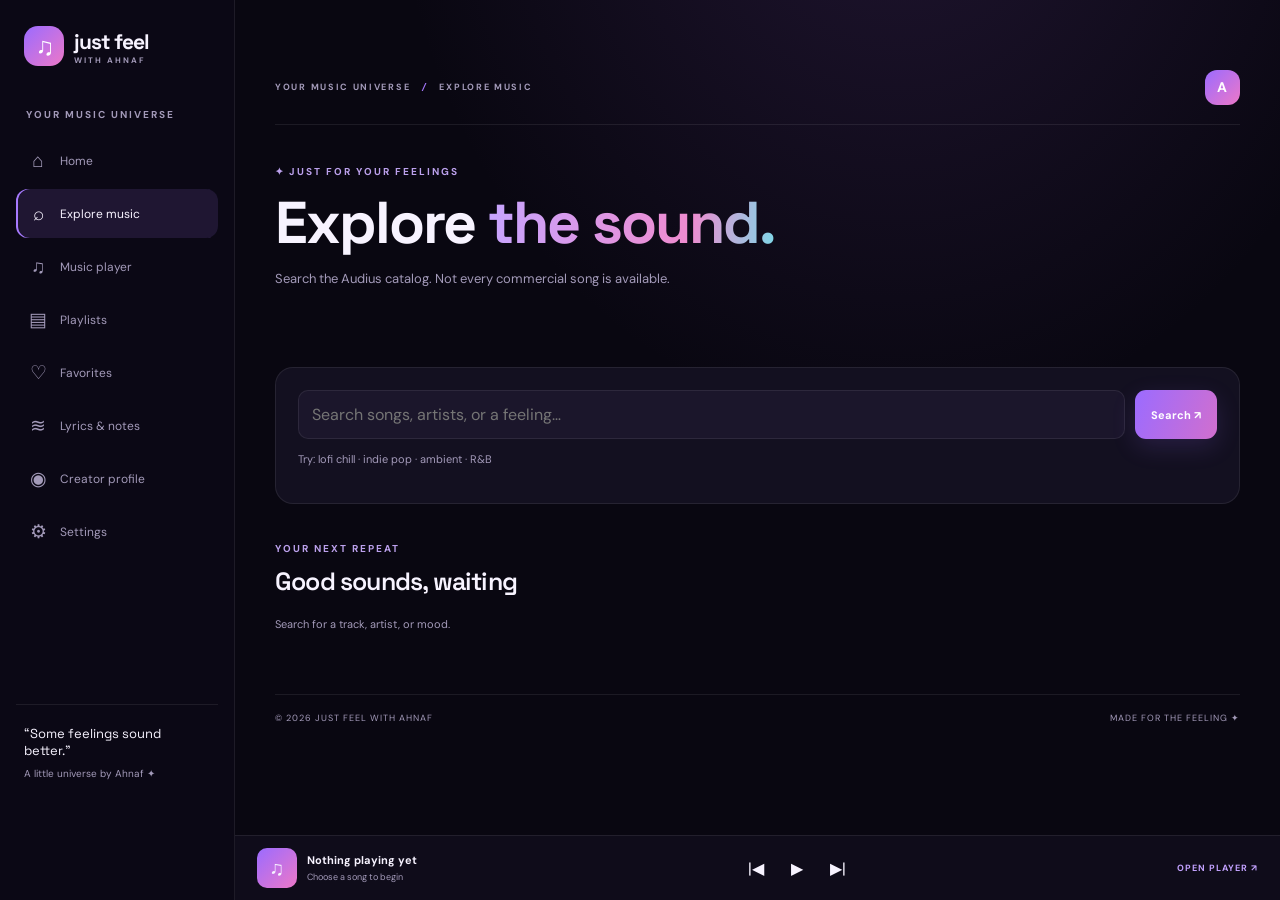
==== explore.html @ e24c3b1b "Add files via upload" ====
<!doctype html><html lang="en"><head><meta charset="utf-8"><meta name="viewport" content="width=device-width,initial-scale=1"><meta name="theme-color" content="#090711"><title>Explore music — Just Feel with Ahnaf</title><link rel="stylesheet" href="style.css"></head><body data-page="explore"><div class="shell"><aside><a class="brand" href="index.html"><span class="logo">♫</span><span>just feel<small>WITH AHNAF</small></span></a><p class="side-label">YOUR MUSIC UNIVERSE</p><a class="nav " href="index.html"><span>⌂</span>Home</a><a class="nav active" href="explore.html"><span>⌕</span>Explore music</a><a class="nav " href="player.html"><span>♫</span>Music player</a><a class="nav " href="playlists.html"><span>▤</span>Playlists</a><a class="nav " href="favorites.html"><span>♡</span>Favorites</a><a class="nav " href="lyrics.html"><span>≋</span>Lyrics & notes</a><a class="nav " href="profile.html"><span>◉</span>Creator profile</a><a class="nav " href="settings.html"><span>⚙</span>Settings</a><div class="side-note">“Some feelings sound better.”<small>A little universe by Ahnaf ✦</small></div></aside><main><header><span>YOUR MUSIC UNIVERSE <i>/</i> EXPLORE MUSIC</span><a class="avatar" href="profile.html">A</a></header><section class="intro"><p class="eyebrow">✦ JUST FOR YOUR FEELINGS</p><h1>Explore <em>the sound.</em></h1><p class="lead">Search the Audius catalog. Not every commercial song is available.</p></section>
<section class="panel"><form id="search-form"><input id="query" placeholder="Search songs, artists, or a feeling…" required><button class="btn">Search ↗</button></form><p class="hint">Try: lofi chill · indie pop · ambient · R&B</p></section><section><p class="eyebrow">YOUR NEXT REPEAT</p><h2 id="results-title">Good sounds, waiting</h2><p id="status" class="hint">Search for a track, artist, or mood.</p><div id="results" class="tracklist"></div></section>
<footer>© 2026 JUST FEEL WITH AHNAF <span>MADE FOR THE FEELING ✦</span></footer></main></div><div class="dock"><div class="dock-title"><span class="cover">♫</span><span><b id="dock-title">Nothing playing yet</b><small id="dock-artist">Choose a song to begin</small></span></div><div class="dock-controls"><button id="dock-prev">|◀</button><button id="dock-play" class="play">▶</button><button id="dock-next">▶|</button></div><a href="player.html">OPEN PLAYER ↗</a></div><audio id="audio"></audio><div id="toast"></div><script src="app.js"></script></body></html>
---- style.css ----
@import url('https://fonts.googleapis.com/css2?family=DM+Sans:wght@400;500;600;700&family=Space+Grotesk:wght@400;500;600;700&display=swap');
:root{--bg:#090711;--panel:#131020;--panel2:#1b162b;--text:#f7f3ff;--muted:#a39ab9;--line:#ffffff14;--purple:#a77aff;--pink:#eb7ac9}*{box-sizing:border-box}body{margin:0;background:radial-gradient(ellipse at 70% -20%,#603b8844,transparent 40%),var(--bg);color:var(--text);font-family:'DM Sans',sans-serif;min-height:100vh}body.light{--bg:#f5f1fc;--panel:#fff;--panel2:#eee8fa;--text:#211833;--muted:#776b8c;--line:#301b551c;background:radial-gradient(ellipse at 70% -20%,#d8c1ff77,transparent 40%),var(--bg)}a{color:inherit;text-decoration:none}button,input,textarea,select{font:inherit}button{cursor:pointer}.shell{display:flex;min-height:100vh}aside{width:235px;flex-shrink:0;padding:26px 16px 120px;border-right:1px solid var(--line);background:#0d0a17a8;display:flex;flex-direction:column}.light aside{background:#ffffff99}.brand{display:flex;gap:10px;align-items:center;font:700 21px 'Space Grotesk';letter-spacing:-1px;margin:0 8px 42px}.logo{display:grid;place-items:center;width:40px;height:40px;border-radius:14px;background:linear-gradient(135deg,#9b6bff,#ed78c8);font-size:25px;color:white}.brand small{display:block;font:700 8px 'DM Sans';letter-spacing:2px;color:var(--muted)}.side-label,.eyebrow{font-size:10px;letter-spacing:2px;font-weight:700;color:var(--muted)}.side-label{margin:0 10px 13px}.nav{display:flex;gap:12px;align-items:center;padding:12px;border-radius:12px;color:var(--muted);font-size:12px;margin:2px 0}.nav span{font-size:19px;width:20px;text-align:center}.nav:hover,.nav.active{background:#a77aff20;color:var(--text);box-shadow:inset 2px 0 var(--purple)}.side-note{margin-top:auto;border-top:1px solid var(--line);padding:20px 8px 0;font:13px 'Space Grotesk'}.side-note small{display:block;font:10px 'DM Sans';color:var(--muted);margin-top:8px}main{flex:1;min-width:0;padding:0 40px 125px;max-width:1500px;margin:auto}header{height:74px;border-bottom:1px solid var(--line);display:flex;align-items:center;justify-content:space-between;color:var(--muted);font-size:9px;font-weight:700;letter-spacing:1.7px}header i{color:var(--purple);padding:0 8px}.avatar{display:grid;place-items:center;width:35px;height:35px;border-radius:12px;background:linear-gradient(135deg,#9b6bff,#ed78c8);color:white;font-size:14px}.intro{padding:30px 0 26px}.eyebrow{color:#bca1ed}.intro h1{font:700 clamp(36px,5vw,59px)/1.07 'Space Grotesk';letter-spacing:-2px;margin:13px 0}.intro h1 em{font-style:normal;background:linear-gradient(95deg,#c6a5ff,#ef8bcf 70%,#7ed8e8);color:transparent;background-clip:text}.lead{font-size:13px;line-height:1.8;color:var(--muted);max-width:650px}section{margin-bottom:38px}h2{font:600 25px 'Space Grotesk';letter-spacing:-.8px;margin:10px 0 18px}.hero{display:grid;grid-template-columns:1fr .85fr;align-items:center;gap:20px;min-height:300px}.hero h1{font:700 clamp(38px,5vw,65px)/1.05 'Space Grotesk';letter-spacing:-2px;margin:15px 0}.hero h1 em{font-style:normal;background:linear-gradient(95deg,#c6a5ff,#ef8bcf);color:transparent;background-clip:text}.art{height:270px;width:270px;max-width:100%;margin:auto;position:relative;overflow:hidden;border-radius:30px;background:linear-gradient(150deg,#422b70,#15112c 70%);box-shadow:0 30px 90px #8b4ad344;transform:rotate(3deg);display:flex;align-items:flex-end;padding:24px}.art:before{content:"";position:absolute;inset:0;background:linear-gradient(160deg,transparent 50%,#10132f)}.art>span{position:absolute;top:25px;left:25px;color:#f0d8ff;letter-spacing:8px}.sun{position:absolute;width:125px;height:125px;border-radius:50%;background:linear-gradient(145deg,#f4b0dc,#9d7bff);top:48px;left:calc(50% - 62px);box-shadow:0 0 60px #d785ff70}.art:after{content:"";position:absolute;bottom:-55px;left:-20px;width:130%;height:55%;border-radius:50% 50% 0 0;background:linear-gradient(130deg,#51418d,#12172e);transform:rotate(-12deg)}.art b{z-index:1;font:700 14px 'Space Grotesk';letter-spacing:3px}.art small{float:right;font:9px 'DM Sans';letter-spacing:2px;color:#c4b5e8;margin:3px 0 0 75px}.btn{display:inline-flex;align-items:center;justify-content:center;gap:8px;padding:12px 16px;border:0;border-radius:11px;background:linear-gradient(110deg,#9b6bff,#d16fce);color:white;font-weight:700;font-size:11px;box-shadow:0 8px 24px #9b6bff28}.btn.ghost{background:var(--panel2);border:1px solid var(--line);color:var(--text);box-shadow:none}.btn.danger{background:#ff64651a;color:#ff9296;border:1px solid #ff646533}.grid{display:grid;gap:12px}.grid.four{grid-template-columns:repeat(4,minmax(0,1fr))}.grid.three{grid-template-columns:repeat(3,minmax(0,1fr))}.grid.two{grid-template-columns:repeat(2,minmax(0,1fr))}.tile{display:flex;flex-direction:column;gap:9px;padding:20px;border:1px solid var(--line);border-radius:16px;background:linear-gradient(135deg,var(--panel),#19142a);font-size:23px;transition:.2s}.tile:hover{transform:translateY(-3px);border-color:#a77aff70}.tile b{font-size:13px}.tile small{font-size:10px;color:var(--muted);line-height:1.6}.panel,.playerbox{padding:22px;border:1px solid var(--line);border-radius:18px;background:var(--panel)}form{display:flex;gap:10px}input,textarea,select{min-width:0;background:var(--panel2);border:1px solid var(--line);border-radius:10px;padding:13px;color:var(--text);outline:none}form input{flex:1}input:focus,textarea:focus,select:focus{border-color:#a77aff88}.hint{font-size:11px;color:var(--muted);line-height:1.8}.tracklist{display:grid;gap:8px}.track{display:grid;grid-template-columns:42px minmax(0,1fr) auto auto;gap:10px;align-items:center;padding:10px;border:1px solid var(--line);border-radius:13px;background:var(--panel)}.track img,.track .cover{width:42px;height:42px;border-radius:9px;object-fit:cover;background:linear-gradient(135deg,#704ca4,#d677bd);display:grid;place-items:center}.track b,.track small{display:block;overflow:hidden;text-overflow:ellipsis;white-space:nowrap}.track b{font-size:12px}.track small{font-size:10px;color:var(--muted);margin-top:4px}.track button,.controls button{border:1px solid var(--line);border-radius:10px;background:var(--panel2);color:var(--text);padding:9px 11px}.track .heart{font-size:17px;color:#ef8bcf}.playerbox{text-align:center;max-width:700px;margin:auto;padding:28px}.vinyl{margin:0 auto 25px;width:190px;height:190px;border-radius:50%;display:grid;place-items:center;font-size:35px;background:repeating-radial-gradient(circle,#211a31 0 7px,#382747 8px 10px,#171322 11px 16px);box-shadow:0 20px 50px #0005}.controls{display:flex;align-items:center;justify-content:center;gap:22px;margin:22px}.controls .play{width:52px;height:52px;border-radius:50%;background:linear-gradient(135deg,#9b6bff,#ed78c8);color:white}.stack{display:grid;gap:12px}.settings{display:grid;gap:20px}.settings>div{padding-bottom:18px;border-bottom:1px solid var(--line)}.settings>div:last-child{border:0;padding:0}.settings p{margin:6px 0 12px}.profile{display:flex;align-items:center;gap:23px}.profile-avatar{width:100px;height:100px;border-radius:28px;display:grid;place-items:center;background:linear-gradient(135deg,#9b6bff,#ed78c8);font:700 36px 'Space Grotesk';flex-shrink:0}.purple{color:#c3a2ff;font-size:12px;font-weight:700}.tag{display:inline-block;border:1px solid var(--line);padding:7px 10px;border-radius:25px;font-size:9px;color:var(--muted)}footer{border-top:1px solid var(--line);padding-top:17px;margin-top:48px;color:var(--muted);font-size:9px;letter-spacing:1px;display:flex;justify-content:space-between;gap:10px}.dock{position:fixed;bottom:0;left:235px;right:0;z-index:10;display:flex;align-items:center;justify-content:space-between;gap:15px;padding:12px 22px;background:#100d1cf2;border-top:1px solid var(--line);backdrop-filter:blur(20px)}.light .dock{background:#ffffffef}.dock-title{display:flex;align-items:center;gap:10px;min-width:0}.cover{width:40px;height:40px;border-radius:10px;background:linear-gradient(135deg,#9b6bff,#ed78c8);display:grid;place-items:center;font-size:20px}.dock-title b,.dock-title small{display:block;max-width:220px;white-space:nowrap;overflow:hidden;text-overflow:ellipsis}.dock-title b{font-size:11px}.dock-title small{font-size:9px;color:var(--muted);margin-top:4px}.dock-controls{display:flex;gap:15px;align-items:center}.dock-controls button{background:transparent;border:0;color:var(--text)}.dock>a{font-size:9px;color:#c3a2ff;font-weight:700;letter-spacing:1px}#toast{position:fixed;z-index:20;bottom:90px;left:50%;transform:translateX(-50%);background:var(--panel2);padding:12px 18px;border:1px solid var(--line);border-radius:12px;opacity:0;pointer-events:none;font-size:12px}#toast.show{opacity:1}
@media(max-width:950px){aside{width:200px}.dock{left:200px}.grid.four{grid-template-columns:repeat(2,minmax(0,1fr))}main{padding-left:25px;padding-right:25px}.hero{grid-template-columns:1fr .75fr}.art{width:220px;height:220px}}
@media(max-width:700px){.shell{display:block}aside{width:100%;padding:11px 12px 8px;position:sticky;top:0;z-index:12;min-height:0;display:block;background:#0c0917f5}.brand{font-size:18px;margin:0 0 10px}.logo{width:32px;height:32px}.side-label,.side-note{display:none}aside{overflow:hidden}.nav{display:inline-flex;padding:8px 9px;margin:0 3px 0 0;font-size:10px;white-space:nowrap}.nav span{font-size:15px;width:auto}aside{white-space:nowrap;overflow-x:auto}main{padding:0 16px 125px}header{height:55px;font-size:8px}.intro{padding:22px 0}.intro h1{font-size:38px}.hero{display:flex;flex-direction:column;align-items:stretch;gap:24px}.hero h1{font-size:43px}.art{width:205px;height:205px}.grid.four,.grid.three,.grid.two{grid-template-columns:1fr}.tile{min-height:100px}.dock{left:0;padding:10px 12px;gap:10px}.dock-title b{max-width:125px}.dock-title small{max-width:125px}.dock-controls{gap:8px}.dock>a{display:none}.track{grid-template-columns:36px minmax(0,1fr) auto;gap:8px;padding:8px}.track img,.track .cover{width:36px;height:36px}.track .heart{grid-column:3;grid-row:1}.track button:first-of-type{grid-column:3;grid-row:1;margin-right:34px;padding:7px;font-size:10px}.profile{align-items:flex-start;flex-direction:column}.profile-avatar{width:75px;height:75px}.panel{padding:15px}form{flex-wrap:wrap}form input{flex-basis:100%}footer{font-size:8px;flex-wrap:wrap}.playerbox{padding:20px 12px}.vinyl{width:160px;height:160px}}
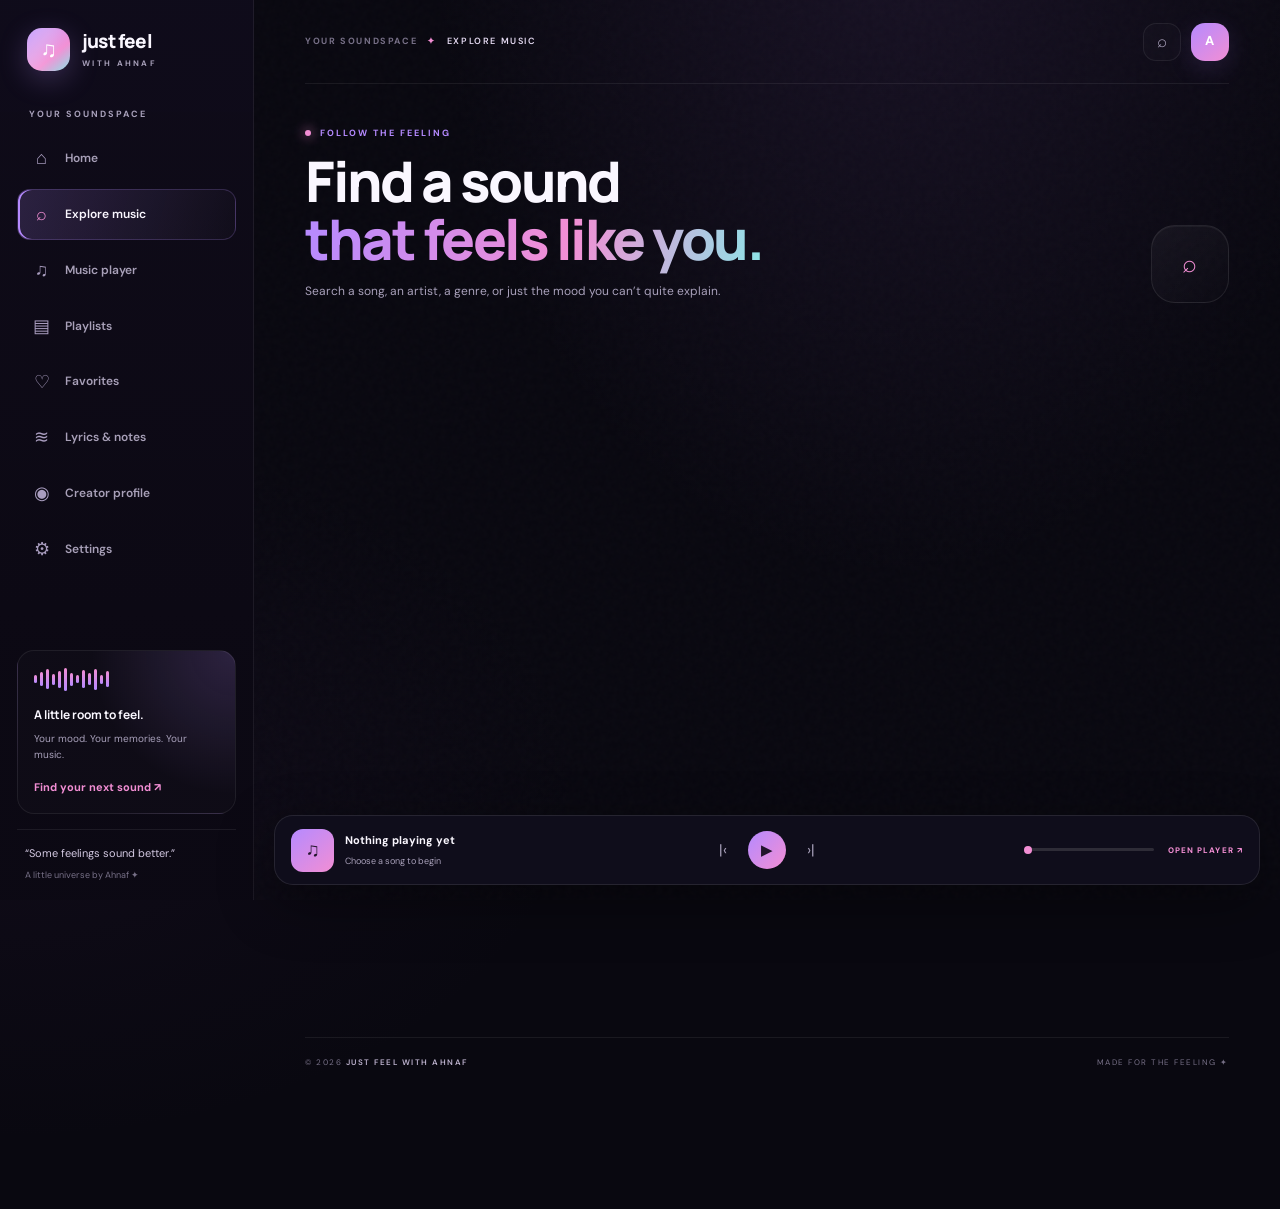
==== commit 0c184842: "Add files via upload" ====
--- a/explore.html
+++ b/explore.html
@@ -1,3 +1,52 @@
-<!doctype html><html lang="en"><head><meta charset="utf-8"><meta name="viewport" content="width=device-width,initial-scale=1"><meta name="theme-color" content="#090711"><title>Explore music — Just Feel with Ahnaf</title><link rel="stylesheet" href="style.css"></head><body data-page="explore"><div class="shell"><aside><a class="brand" href="index.html"><span class="logo">♫</span><span>just feel<small>WITH AHNAF</small></span></a><p class="side-label">YOUR MUSIC UNIVERSE</p><a class="nav " href="index.html"><span>⌂</span>Home</a><a class="nav active" href="explore.html"><span>⌕</span>Explore music</a><a class="nav " href="player.html"><span>♫</span>Music player</a><a class="nav " href="playlists.html"><span>▤</span>Playlists</a><a class="nav " href="favorites.html"><span>♡</span>Favorites</a><a class="nav " href="lyrics.html"><span>≋</span>Lyrics & notes</a><a class="nav " href="profile.html"><span>◉</span>Creator profile</a><a class="nav " href="settings.html"><span>⚙</span>Settings</a><div class="side-note">“Some feelings sound better.”<small>A little universe by Ahnaf ✦</small></div></aside><main><header><span>YOUR MUSIC UNIVERSE <i>/</i> EXPLORE MUSIC</span><a class="avatar" href="profile.html">A</a></header><section class="intro"><p class="eyebrow">✦ JUST FOR YOUR FEELINGS</p><h1>Explore <em>the sound.</em></h1><p class="lead">Search the Audius catalog. Not every commercial song is available.</p></section>
-<section class="panel"><form id="search-form"><input id="query" placeholder="Search songs, artists, or a feeling…" required><button class="btn">Search ↗</button></form><p class="hint">Try: lofi chill · indie pop · ambient · R&B</p></section><section><p class="eyebrow">YOUR NEXT REPEAT</p><h2 id="results-title">Good sounds, waiting</h2><p id="status" class="hint">Search for a track, artist, or mood.</p><div id="results" class="tracklist"></div></section>
-<footer>© 2026 JUST FEEL WITH AHNAF <span>MADE FOR THE FEELING ✦</span></footer></main></div><div class="dock"><div class="dock-title"><span class="cover">♫</span><span><b id="dock-title">Nothing playing yet</b><small id="dock-artist">Choose a song to begin</small></span></div><div class="dock-controls"><button id="dock-prev">|◀</button><button id="dock-play" class="play">▶</button><button id="dock-next">▶|</button></div><a href="player.html">OPEN PLAYER ↗</a></div><audio id="audio"></audio><div id="toast"></div><script src="app.js"></script></body></html>+<!doctype html>
+<html lang="en">
+<head>
+  <meta charset="utf-8">
+  <meta name="viewport" content="width=device-width, initial-scale=1, viewport-fit=cover">
+  <meta name="theme-color" content="#090810">
+  <meta name="description" content="Explore independent music by artist, genre, or mood; play tracks, save favorites, and discover new sounds.">
+  <meta property="og:title" content="Explore music — Just Feel with Ahnaf">
+  <meta property="og:description" content="Explore independent music by artist, genre, or mood; play tracks, save favorites, and discover new sounds.">
+  <meta property="og:type" content="website">
+  <title>Explore music — Just Feel with Ahnaf</title>
+  <link rel="icon" href="favicon.svg" type="image/svg+xml">
+  <link rel="manifest" href="manifest.webmanifest">
+  <link rel="stylesheet" href="style.css">
+</head>
+<body data-page="explore">
+  <div class="app-shell">
+    <aside class="sidebar" aria-label="Main navigation">
+      <a class="brand" href="index.html" aria-label="Just Feel home"><span class="brand-mark">♫</span><span class="brand-name">just feel<small>WITH AHNAF</small></span></a>
+      <p class="side-label">YOUR SOUNDSPACE</p>
+      <nav class="side-nav"><a class="nav-link " href="index.html" ><span class="nav-icon">⌂</span><span>Home</span></a><a class="nav-link active" href="explore.html" aria-current=page><span class="nav-icon">⌕</span><span>Explore music</span></a><a class="nav-link " href="player.html" ><span class="nav-icon">♫</span><span>Music player</span></a><a class="nav-link " href="playlists.html" ><span class="nav-icon">▤</span><span>Playlists</span></a><a class="nav-link " href="favorites.html" ><span class="nav-icon">♡</span><span>Favorites</span></a><a class="nav-link " href="lyrics.html" ><span class="nav-icon">≋</span><span>Lyrics & notes</span></a><a class="nav-link " href="profile.html" ><span class="nav-icon">◉</span><span>Creator profile</span></a><a class="nav-link " href="settings.html" ><span class="nav-icon">⚙</span><span>Settings</span></a></nav>
+      <div class="sidebar-card"><div class="mini-wave" aria-hidden="true"><i style="height:8px"></i><i style="height:14px"></i><i style="height:20px"></i><i style="height:11px"></i><i style="height:17px"></i><i style="height:23px"></i><i style="height:13px"></i><i style="height:8px"></i><i style="height:18px"></i><i style="height:12px"></i><i style="height:21px"></i><i style="height:9px"></i><i style="height:16px"></i></div><strong>A little room to feel.</strong><p>Your mood. Your memories. Your music.</p><a class="text-link" href="explore.html">Find your next sound ↗</a></div>
+      <div class="side-quote">“Some feelings sound better.”<small>A little universe by Ahnaf ✦</small></div>
+    </aside>
+    <main class="main">
+      <header class="topbar">
+        <div class="breadcrumb"><span>YOUR SOUNDSPACE</span><span class="spark">✦</span><b>EXPLORE MUSIC</b></div>
+        <div class="top-actions"><a class="icon-btn" href="explore.html" aria-label="Search music" title="Explore music">⌕</a><a class="avatar" href="profile.html" aria-label="Creator profile">A</a></div>
+      </header>
+      <div class="page-content">
+<div class="page-intro"><div><p class="eyebrow"><span class="dot"></span> FOLLOW THE FEELING</p><h1>Find a sound<br><span class="gradient">that feels like you.</span></h1><p class="lead">Search a song, an artist, a genre, or just the mood you can’t quite explain.</p></div><div class="page-stamp" aria-hidden="true">⌕</div></div>
+<section class="panel reveal"><div class="panel-title"><div><h3>Explore the music universe</h3><p class="muted small" style="margin:4px 0 0">Powered by the public Audius discovery catalog</p></div><span class="pill"><span class="live-dot"></span> ONLINE SEARCH</span></div>
+  <form class="search-form" id="search-form" role="search"><input id="search-input" type="search" placeholder="Try “dreamy indie”, “lofi”, or an artist…" aria-label="Search songs, artists, and moods" required><button class="btn" type="submit">Search <span class="arrow">↗</span></button></form>
+  <div class="chip-row"><button class="search-chip" type="button" data-search-term="lofi chill">☾ Lofi &amp; chill</button><button class="search-chip" type="button" data-search-term="dream pop">✦ Dream pop</button><button class="search-chip" type="button" data-search-term="indie love">♡ Indie love</button><button class="search-chip" type="button" data-search-term="ambient focus">⌁ Deep focus</button><button class="search-chip" type="button" data-search-term="upbeat electronic">✳ Feel-good</button><button class="search-chip" type="button" data-search-term="acoustic guitar">♫ Acoustic</button></div>
+</section>
+<section class="section reveal delay-1"><div class="section-head"><div><p class="eyebrow">A SOUND FOR RIGHT NOW</p><h2>Your discoveries.</h2></div><span class="pill">♡ Save the ones that stay</span></div><p class="status-line" id="status" aria-live="polite">Ready when you are…</p><div class="tracklist" id="results"></div></section>
+<section class="section reveal delay-2"><div class="feature-card"><div class="feature-icon">♫</div><h3>Got music on your device?</h3><p>Your player can also play local audio files from your phone or computer. Those files stay on your device.</p><a class="text-link" href="player.html">Open your player ↗</a></div></section>
+        <footer class="footer"><span>© 2026 <b>JUST FEEL WITH AHNAF</b></span><span>MADE FOR THE FEELING ✦</span></footer>
+      </div>
+    </main>
+  </div>
+  <nav class="mobile-nav" aria-label="Mobile navigation"><a class="" href="index.html" ><span>⌂</span>Home</a><a class="active" href="explore.html" aria-current=page><span>⌕</span>Explore</a><a class="" href="player.html" ><span>♫</span>Player</a><a class="" href="playlists.html" ><span>▤</span>Playlists</a><a class="" href="favorites.html" ><span>♡</span>Saved</a></nav>
+  <div class="player-dock" aria-label="Mini music player">
+    <div class="dock-now"><div class="dock-cover" id="dock-cover">♫</div><div class="dock-meta"><b id="dock-title">Nothing playing yet</b><small id="dock-artist">Choose a song to begin</small></div></div>
+    <div class="dock-controls"><button class="icon-btn" id="dock-prev" type="button" aria-label="Previous track" title="Previous">|‹</button><button class="icon-btn dock-play" id="dock-play" type="button" aria-label="Play" title="Play or pause">▶</button><button class="icon-btn" id="dock-next" type="button" aria-label="Next track" title="Next">›|</button></div>
+    <div class="dock-right"><input class="dock-seek" id="dock-seek" type="range" min="0" max="100" value="0" step="0.1" aria-label="Seek through track"><a class="dock-open" href="player.html">OPEN PLAYER ↗</a></div>
+  </div>
+  <audio id="audio" preload="metadata"></audio>
+  <div id="toast" role="status" aria-live="polite"></div>
+  <script src="app.js"></script>
+</body>
+</html>
--- a/style.css
+++ b/style.css
@@ -1,4 +1,15 @@
-@import url('https://fonts.googleapis.com/css2?family=DM+Sans:wght@400;500;600;700&family=Space+Grotesk:wght@400;500;600;700&display=swap');
-:root{--bg:#090711;--panel:#131020;--panel2:#1b162b;--text:#f7f3ff;--muted:#a39ab9;--line:#ffffff14;--purple:#a77aff;--pink:#eb7ac9}*{box-sizing:border-box}body{margin:0;background:radial-gradient(ellipse at 70% -20%,#603b8844,transparent 40%),var(--bg);color:var(--text);font-family:'DM Sans',sans-serif;min-height:100vh}body.light{--bg:#f5f1fc;--panel:#fff;--panel2:#eee8fa;--text:#211833;--muted:#776b8c;--line:#301b551c;background:radial-gradient(ellipse at 70% -20%,#d8c1ff77,transparent 40%),var(--bg)}a{color:inherit;text-decoration:none}button,input,textarea,select{font:inherit}button{cursor:pointer}.shell{display:flex;min-height:100vh}aside{width:235px;flex-shrink:0;padding:26px 16px 120px;border-right:1px solid var(--line);background:#0d0a17a8;display:flex;flex-direction:column}.light aside{background:#ffffff99}.brand{display:flex;gap:10px;align-items:center;font:700 21px 'Space Grotesk';letter-spacing:-1px;margin:0 8px 42px}.logo{display:grid;place-items:center;width:40px;height:40px;border-radius:14px;background:linear-gradient(135deg,#9b6bff,#ed78c8);font-size:25px;color:white}.brand small{display:block;font:700 8px 'DM Sans';letter-spacing:2px;color:var(--muted)}.side-label,.eyebrow{font-size:10px;letter-spacing:2px;font-weight:700;color:var(--muted)}.side-label{margin:0 10px 13px}.nav{display:flex;gap:12px;align-items:center;padding:12px;border-radius:12px;color:var(--muted);font-size:12px;margin:2px 0}.nav span{font-size:19px;width:20px;text-align:center}.nav:hover,.nav.active{background:#a77aff20;color:var(--text);box-shadow:inset 2px 0 var(--purple)}.side-note{margin-top:auto;border-top:1px solid var(--line);padding:20px 8px 0;font:13px 'Space Grotesk'}.side-note small{display:block;font:10px 'DM Sans';color:var(--muted);margin-top:8px}main{flex:1;min-width:0;padding:0 40px 125px;max-width:1500px;margin:auto}header{height:74px;border-bottom:1px solid var(--line);display:flex;align-items:center;justify-content:space-between;color:var(--muted);font-size:9px;font-weight:700;letter-spacing:1.7px}header i{color:var(--purple);padding:0 8px}.avatar{display:grid;place-items:center;width:35px;height:35px;border-radius:12px;background:linear-gradient(135deg,#9b6bff,#ed78c8);color:white;font-size:14px}.intro{padding:30px 0 26px}.eyebrow{color:#bca1ed}.intro h1{font:700 clamp(36px,5vw,59px)/1.07 'Space Grotesk';letter-spacing:-2px;margin:13px 0}.intro h1 em{font-style:normal;background:linear-gradient(95deg,#c6a5ff,#ef8bcf 70%,#7ed8e8);color:transparent;background-clip:text}.lead{font-size:13px;line-height:1.8;color:var(--muted);max-width:650px}section{margin-bottom:38px}h2{font:600 25px 'Space Grotesk';letter-spacing:-.8px;margin:10px 0 18px}.hero{display:grid;grid-template-columns:1fr .85fr;align-items:center;gap:20px;min-height:300px}.hero h1{font:700 clamp(38px,5vw,65px)/1.05 'Space Grotesk';letter-spacing:-2px;margin:15px 0}.hero h1 em{font-style:normal;background:linear-gradient(95deg,#c6a5ff,#ef8bcf);color:transparent;background-clip:text}.art{height:270px;width:270px;max-width:100%;margin:auto;position:relative;overflow:hidden;border-radius:30px;background:linear-gradient(150deg,#422b70,#15112c 70%);box-shadow:0 30px 90px #8b4ad344;transform:rotate(3deg);display:flex;align-items:flex-end;padding:24px}.art:before{content:"";position:absolute;inset:0;background:linear-gradient(160deg,transparent 50%,#10132f)}.art>span{position:absolute;top:25px;left:25px;color:#f0d8ff;letter-spacing:8px}.sun{position:absolute;width:125px;height:125px;border-radius:50%;background:linear-gradient(145deg,#f4b0dc,#9d7bff);top:48px;left:calc(50% - 62px);box-shadow:0 0 60px #d785ff70}.art:after{content:"";position:absolute;bottom:-55px;left:-20px;width:130%;height:55%;border-radius:50% 50% 0 0;background:linear-gradient(130deg,#51418d,#12172e);transform:rotate(-12deg)}.art b{z-index:1;font:700 14px 'Space Grotesk';letter-spacing:3px}.art small{float:right;font:9px 'DM Sans';letter-spacing:2px;color:#c4b5e8;margin:3px 0 0 75px}.btn{display:inline-flex;align-items:center;justify-content:center;gap:8px;padding:12px 16px;border:0;border-radius:11px;background:linear-gradient(110deg,#9b6bff,#d16fce);color:white;font-weight:700;font-size:11px;box-shadow:0 8px 24px #9b6bff28}.btn.ghost{background:var(--panel2);border:1px solid var(--line);color:var(--text);box-shadow:none}.btn.danger{background:#ff64651a;color:#ff9296;border:1px solid #ff646533}.grid{display:grid;gap:12px}.grid.four{grid-template-columns:repeat(4,minmax(0,1fr))}.grid.three{grid-template-columns:repeat(3,minmax(0,1fr))}.grid.two{grid-template-columns:repeat(2,minmax(0,1fr))}.tile{display:flex;flex-direction:column;gap:9px;padding:20px;border:1px solid var(--line);border-radius:16px;background:linear-gradient(135deg,var(--panel),#19142a);font-size:23px;transition:.2s}.tile:hover{transform:translateY(-3px);border-color:#a77aff70}.tile b{font-size:13px}.tile small{font-size:10px;color:var(--muted);line-height:1.6}.panel,.playerbox{padding:22px;border:1px solid var(--line);border-radius:18px;background:var(--panel)}form{display:flex;gap:10px}input,textarea,select{min-width:0;background:var(--panel2);border:1px solid var(--line);border-radius:10px;padding:13px;color:var(--text);outline:none}form input{flex:1}input:focus,textarea:focus,select:focus{border-color:#a77aff88}.hint{font-size:11px;color:var(--muted);line-height:1.8}.tracklist{display:grid;gap:8px}.track{display:grid;grid-template-columns:42px minmax(0,1fr) auto auto;gap:10px;align-items:center;padding:10px;border:1px solid var(--line);border-radius:13px;background:var(--panel)}.track img,.track .cover{width:42px;height:42px;border-radius:9px;object-fit:cover;background:linear-gradient(135deg,#704ca4,#d677bd);display:grid;place-items:center}.track b,.track small{display:block;overflow:hidden;text-overflow:ellipsis;white-space:nowrap}.track b{font-size:12px}.track small{font-size:10px;color:var(--muted);margin-top:4px}.track button,.controls button{border:1px solid var(--line);border-radius:10px;background:var(--panel2);color:var(--text);padding:9px 11px}.track .heart{font-size:17px;color:#ef8bcf}.playerbox{text-align:center;max-width:700px;margin:auto;padding:28px}.vinyl{margin:0 auto 25px;width:190px;height:190px;border-radius:50%;display:grid;place-items:center;font-size:35px;background:repeating-radial-gradient(circle,#211a31 0 7px,#382747 8px 10px,#171322 11px 16px);box-shadow:0 20px 50px #0005}.controls{display:flex;align-items:center;justify-content:center;gap:22px;margin:22px}.controls .play{width:52px;height:52px;border-radius:50%;background:linear-gradient(135deg,#9b6bff,#ed78c8);color:white}.stack{display:grid;gap:12px}.settings{display:grid;gap:20px}.settings>div{padding-bottom:18px;border-bottom:1px solid var(--line)}.settings>div:last-child{border:0;padding:0}.settings p{margin:6px 0 12px}.profile{display:flex;align-items:center;gap:23px}.profile-avatar{width:100px;height:100px;border-radius:28px;display:grid;place-items:center;background:linear-gradient(135deg,#9b6bff,#ed78c8);font:700 36px 'Space Grotesk';flex-shrink:0}.purple{color:#c3a2ff;font-size:12px;font-weight:700}.tag{display:inline-block;border:1px solid var(--line);padding:7px 10px;border-radius:25px;font-size:9px;color:var(--muted)}footer{border-top:1px solid var(--line);padding-top:17px;margin-top:48px;color:var(--muted);font-size:9px;letter-spacing:1px;display:flex;justify-content:space-between;gap:10px}.dock{position:fixed;bottom:0;left:235px;right:0;z-index:10;display:flex;align-items:center;justify-content:space-between;gap:15px;padding:12px 22px;background:#100d1cf2;border-top:1px solid var(--line);backdrop-filter:blur(20px)}.light .dock{background:#ffffffef}.dock-title{display:flex;align-items:center;gap:10px;min-width:0}.cover{width:40px;height:40px;border-radius:10px;background:linear-gradient(135deg,#9b6bff,#ed78c8);display:grid;place-items:center;font-size:20px}.dock-title b,.dock-title small{display:block;max-width:220px;white-space:nowrap;overflow:hidden;text-overflow:ellipsis}.dock-title b{font-size:11px}.dock-title small{font-size:9px;color:var(--muted);margin-top:4px}.dock-controls{display:flex;gap:15px;align-items:center}.dock-controls button{background:transparent;border:0;color:var(--text)}.dock>a{font-size:9px;color:#c3a2ff;font-weight:700;letter-spacing:1px}#toast{position:fixed;z-index:20;bottom:90px;left:50%;transform:translateX(-50%);background:var(--panel2);padding:12px 18px;border:1px solid var(--line);border-radius:12px;opacity:0;pointer-events:none;font-size:12px}#toast.show{opacity:1}
-@media(max-width:950px){aside{width:200px}.dock{left:200px}.grid.four{grid-template-columns:repeat(2,minmax(0,1fr))}main{padding-left:25px;padding-right:25px}.hero{grid-template-columns:1fr .75fr}.art{width:220px;height:220px}}
-@media(max-width:700px){.shell{display:block}aside{width:100%;padding:11px 12px 8px;position:sticky;top:0;z-index:12;min-height:0;display:block;background:#0c0917f5}.brand{font-size:18px;margin:0 0 10px}.logo{width:32px;height:32px}.side-label,.side-note{display:none}aside{overflow:hidden}.nav{display:inline-flex;padding:8px 9px;margin:0 3px 0 0;font-size:10px;white-space:nowrap}.nav span{font-size:15px;width:auto}aside{white-space:nowrap;overflow-x:auto}main{padding:0 16px 125px}header{height:55px;font-size:8px}.intro{padding:22px 0}.intro h1{font-size:38px}.hero{display:flex;flex-direction:column;align-items:stretch;gap:24px}.hero h1{font-size:43px}.art{width:205px;height:205px}.grid.four,.grid.three,.grid.two{grid-template-columns:1fr}.tile{min-height:100px}.dock{left:0;padding:10px 12px;gap:10px}.dock-title b{max-width:125px}.dock-title small{max-width:125px}.dock-controls{gap:8px}.dock>a{display:none}.track{grid-template-columns:36px minmax(0,1fr) auto;gap:8px;padding:8px}.track img,.track .cover{width:36px;height:36px}.track .heart{grid-column:3;grid-row:1}.track button:first-of-type{grid-column:3;grid-row:1;margin-right:34px;padding:7px;font-size:10px}.profile{align-items:flex-start;flex-direction:column}.profile-avatar{width:75px;height:75px}.panel{padding:15px}form{flex-wrap:wrap}form input{flex-basis:100%}footer{font-size:8px;flex-wrap:wrap}.playerbox{padding:20px 12px}.vinyl{width:160px;height:160px}}
+@import url('https://fonts.googleapis.com/css2?family=DM+Sans:wght@400;500;600;700&family=Manrope:wght@400;500;600;700;800&display=swap');
+:root{color-scheme:dark;--bg:#090810;--bg2:#100d1b;--panel:#14111f;--panel2:#1b1729;--panel3:#211b32;--text:#faf7ff;--muted:#a8a0ba;--soft:#777087;--line:#ffffff12;--accent:#b58aff;--accent2:#f28ed4;--accent3:#8de4e7;--success:#9ce9c5;--danger:#ff8eab;--radius:22px;--shadow:0 28px 90px #0007;--font:'DM Sans',sans-serif;--display:'Manrope',sans-serif}
+*{box-sizing:border-box}html{scroll-behavior:smooth;scroll-padding-top:90px}body{margin:0;min-height:100vh;background:radial-gradient(ellipse at 70% -10%,#583a7a35,transparent 37%),radial-gradient(ellipse at 0% 65%,#4c28651a,transparent 32%),var(--bg);color:var(--text);font-family:var(--font);font-size:14px;line-height:1.6;overflow-x:hidden}body:before{content:"";position:fixed;inset:0;pointer-events:none;opacity:.12;z-index:-1;background-image:url("data:image/svg+xml,%3Csvg viewBox='0 0 180 180' xmlns='http://www.w3.org/2000/svg'%3E%3Cfilter id='n'%3E%3CfeTurbulence type='fractalNoise' baseFrequency='.88' numOctaves='3' stitchTiles='stitch'/%3E%3C/filter%3E%3Crect width='100%25' height='100%25' filter='url(%23n)' opacity='.18'/%3E%3C/svg%3E")}
+a{color:inherit;text-decoration:none}button,input,textarea,select{font:inherit}button,a,input,textarea,select{-webkit-tap-highlight-color:transparent}button{cursor:pointer}button:focus-visible,a:focus-visible,input:focus-visible,textarea:focus-visible,select:focus-visible{outline:2px solid var(--accent3);outline-offset:3px}img{max-width:100%}::selection{background:#b58aff5c;color:white}
+.app-shell{display:flex;min-height:100vh}.sidebar{position:fixed;inset:0 auto 0 0;width:254px;padding:28px 17px 18px;display:flex;flex-direction:column;z-index:30;border-right:1px solid var(--line);background:linear-gradient(180deg,#100c1beF,#0c0914f8 75%);backdrop-filter:blur(24px)}.brand{display:flex;align-items:center;gap:12px;margin:0 10px 36px}.brand-mark{width:43px;height:43px;display:grid;place-items:center;flex:none;border-radius:15px;color:#fff;font-size:22px;background:linear-gradient(140deg,var(--accent),var(--accent2) 63%,var(--accent3));box-shadow:0 8px 28px color-mix(in srgb,var(--accent) 25%,transparent);position:relative;overflow:hidden}.brand-mark:after{content:"";position:absolute;inset:-45% 45% -20% -30%;background:#ffffff40;transform:rotate(32deg);filter:blur(8px)}.brand-name{font:800 19px/1.15 var(--display);letter-spacing:-.8px}.brand-name small{display:block;margin-top:5px;font:700 8px var(--font);letter-spacing:2.3px;color:var(--muted)}.side-label,.eyebrow{font-size:9px;letter-spacing:2px;font-weight:700;color:var(--muted);text-transform:uppercase}.side-label{margin:0 12px 12px}.side-nav{display:grid;gap:5px}.nav-link{display:flex;align-items:center;gap:13px;min-height:44px;padding:10px 13px;border:1px solid transparent;border-radius:13px;font-size:12px;font-weight:600;color:#a8a0b8;transition:background .25s,border-color .25s,color .25s,transform .25s}.nav-link .nav-icon{width:21px;display:inline-grid;place-items:center;color:#a99dbf;font-size:18px;font-weight:400}.nav-link:hover{background:#ffffff08;color:var(--text);transform:translateX(2px)}.nav-link.active{color:var(--text);background:linear-gradient(105deg,color-mix(in srgb,var(--accent) 18%,transparent),#ffffff04);border-color:color-mix(in srgb,var(--accent) 20%,transparent);box-shadow:inset 2px 0 var(--accent)}.nav-link.active .nav-icon{color:var(--accent2)}.sidebar-card{margin-top:auto;padding:16px;border:1px solid var(--line);border-radius:17px;background:radial-gradient(circle at 100% 0%,color-mix(in srgb,var(--accent) 18%,transparent),transparent 53%),#ffffff04}.mini-wave{height:24px;display:flex;align-items:center;gap:3px;margin-bottom:12px}.mini-wave i{width:3px;border-radius:9px;background:linear-gradient(var(--accent2),var(--accent));animation:wave 1.2s ease-in-out infinite alternate}.mini-wave i:nth-child(3n){animation-delay:-.8s}.mini-wave i:nth-child(3n + 1){animation-delay:-.35s}.sidebar-card strong{font:700 12px var(--display)}.sidebar-card p{font-size:10px;color:var(--muted);margin:5px 0 12px}.side-quote{border-top:1px solid var(--line);margin-top:15px;padding:15px 8px 0;font-size:11px;color:#d2c8e1}.side-quote small{display:block;margin-top:5px;font-size:9px;color:var(--soft)}.main{width:calc(100% - 254px);max-width:1600px;margin-left:254px;min-width:0;padding:0 clamp(25px,4vw,65px) 140px}.topbar{height:84px;border-bottom:1px solid var(--line);display:flex;align-items:center;justify-content:space-between;gap:18px}.breadcrumb{display:flex;align-items:center;gap:10px;flex-wrap:wrap;font-size:9px;font-weight:700;letter-spacing:1.6px;color:var(--soft)}.breadcrumb .spark{color:var(--accent2)}.breadcrumb b{color:#e4d9f1;font-weight:600}.top-actions{display:flex;align-items:center;gap:10px}.icon-btn{width:38px;height:38px;display:grid;place-items:center;border:1px solid var(--line);border-radius:13px;background:#ffffff04;color:var(--muted);font-size:17px;transition:.2s}.icon-btn:hover{border-color:#ffffff30;color:var(--text);background:#ffffff0a}.avatar{display:grid;place-items:center;width:38px;height:38px;border-radius:14px;color:#fff;font-weight:800;font-size:13px;background:linear-gradient(140deg,var(--accent),var(--accent2));box-shadow:0 7px 25px #a77aff26}.page-content{padding-top:30px}.eyebrow{color:var(--accent);display:flex;align-items:center;gap:9px}.eyebrow .dot{width:6px;height:6px;background:var(--accent2);border-radius:50%;box-shadow:0 0 12px var(--accent2)}h1,h2,h3,p{margin-top:0}h1,h2,h3{font-family:var(--display)}h1{font-size:clamp(39px,5.2vw,70px);line-height:1.03;letter-spacing:-3.4px;font-weight:800;margin:16px 0 18px}h1 .gradient,h2 .gradient,.gradient-text{background:linear-gradient(100deg,var(--accent) 0%,var(--accent2) 58%,var(--accent3) 100%);color:transparent;background-clip:text;-webkit-background-clip:text}h2{font-weight:750;font-size:clamp(23px,2.3vw,31px);line-height:1.2;letter-spacing:-1.2px;margin:9px 0 20px}h3{font-size:16px;font-weight:750;letter-spacing:-.35px;margin-bottom:8px}.muted{color:var(--muted)}.small{font-size:11px}.section{margin-top:48px}.section-head{display:flex;align-items:flex-end;justify-content:space-between;gap:16px;margin-bottom:17px}.section-head h2{margin-bottom:0}.section-head p{font-size:11px;color:var(--muted);margin:7px 0 0}.text-link{font-size:11px;color:var(--accent2);font-weight:700;white-space:nowrap}.text-link:hover{color:var(--accent3)}.hero-home{position:relative;isolation:isolate;display:grid;grid-template-columns:minmax(0,1.1fr) minmax(280px,.9fr);gap:26px;align-items:center;min-height:455px;padding:37px 0 23px}.hero-home:after{content:"";position:absolute;z-index:-1;right:0;top:18px;width:52%;height:90%;pointer-events:none;background:radial-gradient(ellipse,color-mix(in srgb,var(--accent) 15%,transparent),transparent 68%);filter:blur(20px)}.hero-copy{position:relative;z-index:2}.hero-copy h1{max-width:660px}.hero-copy .lead{max-width:490px}.lead{color:var(--muted);font-size:14px;line-height:1.9;max-width:650px}.hero-actions{display:flex;flex-wrap:wrap;gap:10px;margin-top:25px}.btn{min-height:45px;display:inline-flex;align-items:center;justify-content:center;gap:11px;padding:0 18px;border:1px solid transparent;border-radius:13px;font-size:11px;font-weight:800;color:#130e1c;background:linear-gradient(110deg,var(--accent),var(--accent2));box-shadow:0 10px 28px color-mix(in srgb,var(--accent) 22%,transparent);transition:transform .22s,box-shadow .22s,filter .22s}.btn:hover{transform:translateY(-3px);box-shadow:0 15px 35px color-mix(in srgb,var(--accent) 28%,transparent);filter:saturate(1.12)}.btn .arrow{font-size:15px}.btn.secondary{color:var(--text);background:#ffffff08;border-color:#ffffff16;box-shadow:none}.btn.secondary:hover{background:#ffffff0e;border-color:#ffffff30}.btn.danger{color:var(--danger);background:#ff8eab12;border-color:#ff8eab2a;box-shadow:none}.hero-meta{display:flex;gap:20px;flex-wrap:wrap;margin-top:29px;color:var(--muted);font-size:9px;letter-spacing:.7px}.hero-meta span{display:flex;align-items:center;gap:7px}.hero-meta b{color:var(--text);font-size:10px}.hero-art-wrap{position:relative;display:grid;place-items:center;min-height:360px;perspective:900px}.hero-art-wrap:before,.hero-art-wrap:after{content:"";position:absolute;border:1px solid #c59dff20;border-radius:50%;width:340px;height:340px;animation:orbit 30s linear infinite}.hero-art-wrap:after{width:285px;height:285px;border-color:#f28ed428;animation-direction:reverse;animation-duration:24s}.orbit-dot{position:absolute;width:7px;height:7px;border-radius:50%;background:var(--accent3);box-shadow:0 0 20px var(--accent3);top:38px;right:22%}.album-art{position:relative;isolation:isolate;width:min(310px,82%);aspect-ratio:.92;transform:rotate(5deg);border-radius:30px;overflow:hidden;border:1px solid #ffffff22;background:linear-gradient(145deg,#684b91 0%,#24172f 45%,#0e1529 100%);box-shadow:0 35px 95px #6a3e8b45;animation:artFloat 7s ease-in-out infinite}.album-art:before{content:"";position:absolute;inset:0;background:radial-gradient(circle at 68% 25%,#f2c4ff4a,transparent 20%),linear-gradient(155deg,transparent 42%,#14182f 70%,#151027)}.album-art:after{content:"";position:absolute;bottom:-22%;left:-20%;width:145%;height:47%;border-radius:50% 50% 0 0;background:linear-gradient(130deg,#7e64b8,#302c60 65%,#10162e);transform:rotate(-14deg);border-top:1px solid #ffffff25}.album-sun{position:absolute;width:42%;aspect-ratio:1;top:24%;left:29%;border-radius:50%;background:linear-gradient(140deg,#ffc0eb,#ad8bff 72%);box-shadow:0 0 48px #d488ff55,0 0 110px #b58aff2a;z-index:1}.album-star{position:absolute;z-index:3;top:22px;left:24px;color:#f4d7ff;font-size:17px}.album-title{position:absolute;z-index:4;bottom:21px;left:24px;right:24px;display:flex;align-items:center;justify-content:space-between;font-size:10px;letter-spacing:2.3px;font-weight:800}.album-title small{font-size:8px;font-weight:600;letter-spacing:1.5px;color:#d2c2e7}.art-caption{position:absolute;z-index:5;bottom:8px;left:0;right:0;text-align:center;font-size:8px;letter-spacing:3px;color:#ffffff5c}.floating-chip{position:absolute;z-index:5;display:flex;align-items:center;gap:9px;padding:11px 13px;border-radius:15px;background:#1a1426d9;border:1px solid #ffffff15;box-shadow:0 18px 40px #0004;backdrop-filter:blur(15px);font-size:10px;font-weight:700;animation:chipFloat 5s ease-in-out infinite}.floating-chip small{display:block;color:var(--muted);font-size:8px;font-weight:500}.floating-chip .chip-icon{width:29px;height:29px;display:grid;place-items:center;border-radius:10px;background:linear-gradient(140deg,var(--accent),var(--accent2));color:#21142c;font-size:14px}.chip-one{top:13%;left:0}.chip-two{bottom:14%;right:0;animation-delay:-2s}.mood-grid{display:grid;grid-template-columns:repeat(4,minmax(0,1fr));gap:13px}.mood-card{--mood:var(--accent);position:relative;isolation:isolate;overflow:hidden;display:flex;flex-direction:column;min-height:170px;padding:19px;border:1px solid var(--line);border-radius:19px;background:linear-gradient(145deg,color-mix(in srgb,var(--mood) 11%,var(--panel)),var(--panel) 72%);transition:transform .25s,border-color .25s,background .25s}.mood-card:before{content:"";position:absolute;z-index:-1;right:-34px;top:-35px;width:110px;height:110px;border-radius:50%;background:var(--mood);opacity:.10;filter:blur(2px);transition:transform .35s,opacity .35s}.mood-card:hover{transform:translateY(-5px);border-color:color-mix(in srgb,var(--mood) 50%,transparent)}.mood-card:hover:before{transform:scale(1.4);opacity:.18}.mood-icon{font-size:24px;color:var(--mood);height:38px}.mood-card b{font:750 13px var(--display);margin-top:auto}.mood-card small{font-size:10px;line-height:1.6;color:var(--muted);margin-top:6px}.mood-card .card-arrow{position:absolute;top:16px;right:16px;color:var(--soft);font-size:13px}.feature-grid{display:grid;grid-template-columns:1fr 1fr;gap:14px}.feature-card{position:relative;overflow:hidden;padding:25px;border-radius:22px;border:1px solid var(--line);background:linear-gradient(135deg,#1c1630,#11101a);min-height:182px;transition:transform .25s,border-color .25s}.feature-card:hover{transform:translateY(-3px);border-color:#ffffff2b}.feature-card:after{content:"";position:absolute;width:185px;height:185px;right:-45px;bottom:-95px;border:1px solid #bd9bff30;border-radius:50%;box-shadow:0 0 0 18px #bd9bff07,0 0 0 38px #bd9bff05}.feature-card .feature-icon{font-size:24px;color:var(--accent2);margin-bottom:18px}.feature-card p{font-size:11px;max-width:320px;color:var(--muted);line-height:1.7;margin-bottom:16px}.feature-card .text-link{position:relative;z-index:2}.page-intro{display:flex;align-items:flex-end;justify-content:space-between;gap:20px;margin:12px 0 28px}.page-intro h1{font-size:clamp(34px,4.4vw,56px);letter-spacing:-2.5px;margin:12px 0}.page-intro .lead{font-size:12px;max-width:600px;margin-bottom:0}.page-stamp{flex:none;display:grid;place-items:center;width:78px;height:78px;border-radius:24px;border:1px solid #ffffff16;background:linear-gradient(145deg,#ffffff0b,#ffffff02);font-size:25px;color:var(--accent2);box-shadow:inset 0 1px #ffffff0b}.panel{border:1px solid var(--line);border-radius:21px;background:linear-gradient(145deg,#ffffff07,#ffffff02);padding:22px;box-shadow:0 20px 70px #0001}.panel + .panel{margin-top:15px}.panel-title{display:flex;align-items:center;justify-content:space-between;gap:12px;margin-bottom:15px}.panel-title h2,.panel-title h3{margin:0}.pill{display:inline-flex;align-items:center;gap:7px;padding:6px 9px;border:1px solid var(--line);border-radius:99px;background:#ffffff04;color:var(--muted);font-size:9px;font-weight:700;letter-spacing:.5px}.pill .live-dot{height:5px;width:5px;background:var(--success);border-radius:50%;box-shadow:0 0 10px var(--success)}.search-form{display:flex;gap:10px;padding:8px;border:1px solid #ffffff17;border-radius:17px;background:#ffffff05}.search-form input{flex:1;min-width:0;border:0;background:transparent;padding:12px;color:var(--text);outline:0;font-size:13px}.search-form input::placeholder,input::placeholder,textarea::placeholder{color:#777087}.search-form .btn{min-height:42px}.chip-row{display:flex;flex-wrap:wrap;gap:8px;margin-top:15px}.search-chip{padding:8px 11px;border:1px solid var(--line);border-radius:999px;background:#ffffff04;color:var(--muted);font-size:10px;transition:.2s}.search-chip:hover{background:color-mix(in srgb,var(--accent) 13%,transparent);color:var(--text);border-color:color-mix(in srgb,var(--accent) 35%,transparent)}.status-line{min-height:25px;margin:16px 2px 10px;font-size:11px;color:var(--muted)}.tracklist{display:grid;gap:8px}.track-row{display:grid;grid-template-columns:44px minmax(0,1fr) auto auto;align-items:center;gap:12px;min-width:0;padding:10px;border-radius:15px;border:1px solid transparent;background:#ffffff03;transition:background .2s,border-color .2s,transform .2s}.track-row:hover{background:#ffffff07;border-color:var(--line);transform:translateX(2px)}.track-cover{width:44px;height:44px;border-radius:12px;object-fit:cover;background:linear-gradient(140deg,var(--accent),var(--accent2));display:grid;place-items:center;color:white;overflow:hidden;font-size:17px}.track-meta{min-width:0}.track-meta b,.track-meta small{display:block;overflow:hidden;text-overflow:ellipsis;white-space:nowrap}.track-meta b{font-size:12px;font-weight:700}.track-meta small{font-size:10px;color:var(--muted);margin-top:3px}.track-duration{font-size:10px;color:var(--soft);font-variant-numeric:tabular-nums}.track-action{width:34px;height:34px;display:grid;place-items:center;border:1px solid transparent;border-radius:11px;background:transparent;color:var(--muted);font-size:15px;transition:.2s}.track-action:hover{background:#ffffff0c;color:var(--text);border-color:var(--line)}.track-action.heart{color:var(--accent2);font-size:17px}.track-action.play-small{background:#ffffff08;color:var(--text);border-color:#ffffff12}.track-action.play-small:hover{background:var(--accent);color:#160d21}.empty-state{text-align:center;padding:32px 15px;border:1px dashed #ffffff1c;border-radius:15px;color:var(--muted);font-size:12px}.empty-state .empty-icon{display:block;font-size:28px;color:var(--accent2);margin-bottom:8px}.two-col{display:grid;grid-template-columns:minmax(0,1.2fr) minmax(260px,.8fr);gap:18px;align-items:start}.stack{display:grid;gap:14px}.form-stack{display:grid;gap:13px}.field{display:grid;gap:7px}.field label,.setting-label{font-size:11px;font-weight:700;color:#dcd3ea}.field input,.field textarea,.field select,.input{width:100%;border:1px solid #ffffff16;border-radius:12px;padding:12px 13px;background:#0e0b17;color:var(--text);outline:none;transition:border-color .2s,box-shadow .2s}.field input:focus,.field textarea:focus,.field select:focus,.input:focus{border-color:color-mix(in srgb,var(--accent) 55%,transparent);box-shadow:0 0 0 3px color-mix(in srgb,var(--accent) 10%,transparent)}.field textarea{min-height:140px;resize:vertical;line-height:1.7}.field select option{background:#171322}.field-help{font-size:10px;color:var(--soft)}.form-actions{display:flex;flex-wrap:wrap;gap:9px}.playlist-grid{display:grid;grid-template-columns:repeat(2,minmax(0,1fr));gap:13px}.playlist-card{padding:16px;border:1px solid var(--line);border-radius:17px;background:linear-gradient(145deg,#ffffff07,#ffffff02)}.playlist-card-head{display:flex;align-items:center;gap:12px;margin-bottom:13px}.playlist-cover{width:48px;height:48px;display:grid;place-items:center;border-radius:14px;background:linear-gradient(145deg,var(--accent),var(--accent2));color:#1a1224;font-size:21px}.playlist-card h3{margin:0;font-size:13px}.playlist-card p{margin:3px 0 0;color:var(--muted);font-size:10px}.playlist-card .mini-track{display:flex;align-items:center;justify-content:space-between;gap:7px;padding:8px 0;border-top:1px solid var(--line);font-size:10px;color:#dcd4e7}.mini-track span{overflow:hidden;text-overflow:ellipsis;white-space:nowrap}.note-card{position:relative;padding:17px 18px;border:1px solid var(--line);border-radius:16px;background:linear-gradient(140deg,#ffffff07,#ffffff02)}.note-card .note-mood{font-size:9px;letter-spacing:1.5px;color:var(--accent2);font-weight:800;text-transform:uppercase}.note-card h3{font-size:13px;margin:8px 0}.note-card p{font-size:11px;line-height:1.8;color:var(--muted);white-space:pre-wrap;overflow-wrap:anywhere;margin-bottom:12px}.note-card .note-date{font-size:9px;color:var(--soft)}.note-card .delete-note{position:absolute;right:12px;top:12px}.player-layout{display:grid;grid-template-columns:minmax(260px,.9fr) minmax(0,1.1fr);gap:25px;align-items:center}.player-art-panel{position:relative;display:grid;place-items:center;padding:34px 15px;min-height:390px;border:1px solid var(--line);border-radius:23px;background:radial-gradient(ellipse at 50% 45%,color-mix(in srgb,var(--accent) 17%,transparent),transparent 62%),#ffffff03;overflow:hidden}.vinyl-disc{position:relative;display:grid;place-items:center;width:min(260px,70vw);aspect-ratio:1;border-radius:50%;background:repeating-radial-gradient(circle,#15111e 0 4px,#282136 5px 7px,#181321 8px 11px);box-shadow:0 25px 60px #0007;border:1px solid #ffffff1b;animation:spin 12s linear infinite;animation-play-state:paused}.is-playing .vinyl-disc{animation-play-state:running}.vinyl-disc:before{content:"";position:absolute;inset:16%;border-radius:50%;border:1px solid #ffffff12;background:repeating-radial-gradient(circle,#241a32 0 5px,#382747 6px 8px)}.vinyl-center{position:relative;width:31%;aspect-ratio:1;display:grid;place-items:center;border-radius:50%;background:linear-gradient(140deg,var(--accent2),var(--accent));color:#23162d;font-size:20px;box-shadow:0 0 26px color-mix(in srgb,var(--accent) 25%,transparent);overflow:hidden}.vinyl-center img{width:100%;height:100%;object-fit:cover;position:absolute;inset:0}.player-glint{position:absolute;width:90%;height:1px;transform:rotate(-31deg);background:linear-gradient(90deg,transparent,#ffffff35,transparent)}.now-playing-copy .eyebrow{margin-bottom:12px}.now-playing-copy h2{font-size:clamp(28px,3.6vw,44px);margin:10px 0 6px;overflow-wrap:anywhere}.now-playing-copy .muted{font-size:12px}.player-controls{display:flex;align-items:center;justify-content:center;gap:14px;margin:25px 0 15px}.player-controls .track-action{width:44px;height:44px;font-size:17px}.player-controls .main-play{height:57px;width:57px;border:0;border-radius:50%;background:linear-gradient(140deg,var(--accent),var(--accent2));color:#1a1022;font-size:20px;box-shadow:0 10px 26px color-mix(in srgb,var(--accent) 23%,transparent)}.seek-row{display:grid;grid-template-columns:38px minmax(0,1fr) 38px;align-items:center;gap:10px;color:var(--soft);font-size:9px;font-variant-numeric:tabular-nums}.seek-row input[type=range]{width:100%;accent-color:var(--accent2);cursor:pointer}.volume-row{display:flex;align-items:center;gap:10px;margin-top:15px;color:var(--muted);font-size:12px}.volume-row input{width:100px;accent-color:var(--accent2)}.player-options{display:flex;justify-content:center;flex-wrap:wrap;gap:9px;margin-top:24px}.file-drop{display:flex;align-items:center;justify-content:space-between;gap:15px;padding:15px;border:1px dashed #ffffff2a;border-radius:15px;background:#ffffff03}.file-drop p{font-size:11px;color:var(--muted);margin:4px 0 0}.file-drop input{max-width:165px;color:var(--muted);font-size:10px}.profile-card{display:flex;align-items:center;gap:22px;padding:26px;border:1px solid var(--line);border-radius:22px;background:radial-gradient(circle at 100% 0%,color-mix(in srgb,var(--accent) 16%,transparent),transparent 42%),linear-gradient(140deg,#ffffff07,#ffffff02)}.profile-avatar{width:96px;height:96px;flex:none;display:grid;place-items:center;border-radius:29px;background:linear-gradient(140deg,var(--accent),var(--accent2),var(--accent3));font:800 34px var(--display);color:#1c1124;box-shadow:0 15px 40px color-mix(in srgb,var(--accent) 18%,transparent)}.profile-info h2{margin:0 0 5px;font-size:28px}.profile-info p{margin:0;color:var(--muted);font-size:11px}.tag-row{display:flex;gap:7px;flex-wrap:wrap;margin-top:13px}.stat-grid{display:grid;grid-template-columns:repeat(3,1fr);gap:12px}.stat-card{padding:18px;border:1px solid var(--line);border-radius:16px;background:#ffffff04}.stat-card strong{display:block;font:800 25px var(--display);letter-spacing:-1px}.stat-card small{font-size:10px;color:var(--muted)}.settings-list{display:grid;gap:0}.setting-row{display:flex;align-items:center;justify-content:space-between;gap:20px;padding:17px 0;border-bottom:1px solid var(--line)}.setting-row:first-child{padding-top:3px}.setting-row:last-child{border-bottom:0;padding-bottom:2px}.setting-row p{font-size:10px;color:var(--muted);margin:5px 0 0;line-height:1.6}.switch{position:relative;flex:none;width:45px;height:26px}.switch input{position:absolute;opacity:0;inset:0}.switch-track{display:block;width:45px;height:26px;border:1px solid #ffffff24;border-radius:99px;background:#ffffff0a;transition:.2s;cursor:pointer}.switch-track:after{content:"";display:block;width:18px;height:18px;margin:3px;border-radius:50%;background:#887d9d;transition:.2s}.switch input:checked + .switch-track{background:color-mix(in srgb,var(--accent) 45%,#2b1c3d);border-color:color-mix(in srgb,var(--accent) 60%,transparent)}.switch input:checked + .switch-track:after{transform:translateX(19px);background:#fff}.swatches{display:flex;gap:10px;flex-wrap:wrap}.swatch{width:34px;height:34px;border-radius:12px;border:2px solid transparent;box-shadow:inset 0 0 0 2px #090810;transition:transform .2s}.swatch[aria-pressed=true]{outline:2px solid var(--text);outline-offset:3px;transform:scale(1.05)}.swatch-violet{background:linear-gradient(140deg,#b58aff,#f28ed4)}.swatch-ocean{background:linear-gradient(140deg,#73b7ff,#70ead1)}.swatch-rose{background:linear-gradient(140deg,#ff8fbe,#ffbb91)}.swatch-ember{background:linear-gradient(140deg,#ffb56b,#f47c9e)}.footer{display:flex;justify-content:space-between;flex-wrap:wrap;gap:10px;border-top:1px solid var(--line);margin-top:52px;padding-top:18px;font-size:8px;letter-spacing:1.5px;color:var(--soft)}.footer b{color:#bfb4d0;font-weight:600}.player-dock{position:fixed;z-index:40;left:274px;right:20px;bottom:15px;min-height:70px;display:grid;grid-template-columns:minmax(160px,1fr) auto minmax(150px,1fr);align-items:center;gap:20px;padding:11px 16px;border:1px solid #ffffff18;border-radius:19px;background:#110e1ceF;box-shadow:0 17px 55px #0006;backdrop-filter:blur(28px)}.dock-now{display:flex;align-items:center;gap:11px;min-width:0}.dock-cover{width:43px;height:43px;flex:none;display:grid;place-items:center;overflow:hidden;border-radius:12px;background:linear-gradient(140deg,var(--accent),var(--accent2));color:#23152d;font-size:19px}.dock-cover img{height:100%;width:100%;object-fit:cover}.dock-meta{min-width:0}.dock-meta b,.dock-meta small{display:block;overflow:hidden;text-overflow:ellipsis;white-space:nowrap}.dock-meta b{font-size:11px}.dock-meta small{font-size:9px;color:var(--muted);margin-top:4px}.dock-controls{display:flex;align-items:center;justify-content:center;gap:8px}.dock-controls .icon-btn{width:34px;height:34px;border:0;background:transparent;font-size:15px}.dock-controls .dock-play{background:linear-gradient(130deg,var(--accent),var(--accent2));color:#21142c;border-radius:50%;width:38px;height:38px}.dock-right{display:flex;align-items:center;justify-content:flex-end;gap:12px;min-width:0}.dock-seek{width:100%;max-width:130px;height:3px;appearance:none;border-radius:20px;background:#ffffff21;accent-color:var(--accent2)}.dock-seek::-webkit-slider-thumb{appearance:none;width:8px;height:8px;border-radius:50%;background:var(--accent2)}.dock-open{font-size:8px;font-weight:800;letter-spacing:1.1px;color:var(--accent2);white-space:nowrap}.mobile-nav{display:none}#toast{position:fixed;z-index:100;left:50%;bottom:110px;max-width:min(90vw,420px);transform:translate(-50%,12px);opacity:0;pointer-events:none;padding:12px 17px;border:1px solid #ffffff20;border-radius:13px;background:#21182f;color:var(--text);box-shadow:0 12px 35px #0008;font-size:11px;transition:opacity .22s,transform .22s}#toast.show{opacity:1;transform:translate(-50%,0)}#audio{display:none}.reveal{opacity:0;transform:translateY(16px);transition:opacity .7s ease,transform .7s ease}.reveal.is-visible{opacity:1;transform:translateY(0)}.delay-1{transition-delay:.08s}.delay-2{transition-delay:.16s}.delay-3{transition-delay:.24s}.no-motion *,.no-motion *:before,.no-motion *:after{animation-duration:.001ms!important;animation-iteration-count:1!important;scroll-behavior:auto!important;transition-duration:.001ms!important}
+/* Light mode is an alternate reading atmosphere, not a separate product. */
+body.light{color-scheme:light;--bg:#f7f3fc;--bg2:#f0eafa;--panel:#ffffff;--panel2:#f0eafa;--panel3:#e9def8;--text:#21192d;--muted:#746983;--soft:#9388a5;--line:#3a245313;background:radial-gradient(ellipse at 70% -10%,#d7c3f888,transparent 39%),#f7f3fc}body.light:before{opacity:.05}.light .sidebar{background:#f8f4fcee;border-color:#3a245313}.light .nav-link{color:#746983}.light .nav-link.active{color:#241932;background:color-mix(in srgb,var(--accent) 13%,white);border-color:color-mix(in srgb,var(--accent) 23%,transparent)}.light .breadcrumb b{color:#463654}.light .brand-name small{color:#746983}.light .sidebar-card{background:linear-gradient(130deg,#ffffffdd,#e9def8aa)}.light .side-quote{color:#5d4d6c}.light .player-dock{background:#fcf9ffed;border-color:#3a24531b;box-shadow:0 14px 45px #614b7a20}.light .panel,.light .feature-card,.light .playlist-card,.light .note-card,.light .profile-card{background:linear-gradient(145deg,#ffffffdb,#f4effa)}.light .feature-card{background:linear-gradient(140deg,#fff,#eee5fa)}.light .feature-card:after{border-color:#8e65bb25}.light .field input,.light .field textarea,.light .field select,.light .input{background:#f8f4fc;border-color:#3a24531d;color:var(--text)}.light .search-form{background:#ffffffbb;border-color:#3a24531e}.light .search-form input{color:var(--text)}.light .track-row:hover{background:#ffffffbd;border-color:#3a24531c}.light .track-row{background:#ffffff6b}.light .icon-btn{background:#ffffff8b;border-color:#3a245314}.light .page-stamp{background:#ffffffa3;border-color:#3a245314}.light .mood-card{background:linear-gradient(145deg,color-mix(in srgb,var(--mood) 12%,white),#f5effa 72%)}.light .setting-label,.light .field label{color:#473651}.light .stat-card{background:#ffffffb8}.light .dock-meta b{color:var(--text)}
+@keyframes wave{from{height:6px;opacity:.55}to{height:22px;opacity:1}}@keyframes orbit{from{transform:rotate(0deg)}to{transform:rotate(360deg)}}@keyframes artFloat{0%,100%{transform:translateY(0) rotate(5deg)}50%{transform:translateY(-12px) rotate(2deg)}}@keyframes chipFloat{0%,100%{transform:translateY(0)}50%{transform:translateY(-7px)}}@keyframes spin{to{transform:rotate(360deg)}}
+@media(min-width:1500px){.main{padding-left:70px;padding-right:70px}.hero-home{min-height:500px}.album-art{width:340px}}
+@media(max-width:1100px){.sidebar{width:220px}.main{width:calc(100% - 220px);margin-left:220px;padding-left:26px;padding-right:26px}.player-dock{left:238px}.hero-home{grid-template-columns:minmax(0,1.1fr) minmax(230px,.8fr);min-height:420px}.hero-art-wrap:before{width:285px;height:285px}.hero-art-wrap:after{width:240px;height:240px}.album-art{width:min(270px,84%)}.mood-grid{grid-template-columns:repeat(2,minmax(0,1fr))}.mood-card{min-height:145px}}
+@media(max-width:780px){.sidebar{display:none}.main{width:100%;margin:0;padding:0 19px 190px}.topbar{height:66px}.breadcrumb{font-size:8px;letter-spacing:1.2px;gap:7px}.top-actions{gap:7px}.icon-btn{width:35px;height:35px}.avatar{width:35px;height:35px;border-radius:12px}.page-content{padding-top:20px}.hero-home{grid-template-columns:minmax(0,1fr);gap:0;min-height:0;padding:26px 0 8px}.hero-copy h1{font-size:clamp(46px,10vw,70px);letter-spacing:-2.7px}.hero-copy .lead{font-size:13px;max-width:500px}.hero-art-wrap{min-height:300px;margin-top:18px}.hero-art-wrap:before{width:275px;height:275px}.hero-art-wrap:after{width:225px;height:225px}.album-art{width:230px;border-radius:25px}.chip-one{left:4%;top:15%}.chip-two{right:4%;bottom:9%}.section{margin-top:40px}.feature-grid{grid-template-columns:1fr 1fr}.feature-card{padding:20px;min-height:190px}.feature-card p{font-size:10px}.page-intro{align-items:flex-start}.page-intro h1{font-size:clamp(34px,8vw,49px)}.page-stamp{width:59px;height:59px;border-radius:19px;font-size:20px}.two-col{grid-template-columns:1fr}.player-layout{grid-template-columns:1fr;gap:20px}.player-art-panel{min-height:300px}.vinyl-disc{width:215px}.player-dock{left:10px;right:10px;bottom:70px;min-height:63px;padding:8px 10px;grid-template-columns:minmax(0,1fr) auto;gap:6px;border-radius:17px}.dock-cover{width:39px;height:39px;border-radius:10px}.dock-meta b{max-width:155px;font-size:10px}.dock-meta small{max-width:155px;font-size:8px}.dock-controls{gap:0}.dock-controls .icon-btn{width:31px;height:31px}.dock-controls .dock-play{width:35px;height:35px}.dock-right{display:none}.mobile-nav{position:fixed;z-index:35;bottom:0;left:0;right:0;display:grid;grid-template-columns:repeat(5,minmax(0,1fr));gap:2px;padding:8px 9px max(8px,env(safe-area-inset-bottom));background:#100c1cf5;border-top:1px solid #ffffff14;backdrop-filter:blur(24px)}.light .mobile-nav{background:#f8f3fced;border-color:#3a245316}.mobile-nav a{display:flex;flex-direction:column;align-items:center;justify-content:center;gap:3px;min-height:46px;border-radius:12px;color:var(--soft);font-size:8px;font-weight:700}.mobile-nav a span{font-size:18px;line-height:1.2}.mobile-nav a.active{color:var(--accent2);background:color-mix(in srgb,var(--accent) 12%,transparent)}.footer{margin-top:38px;font-size:7px}.profile-card{align-items:flex-start;padding:20px;gap:15px}.profile-avatar{width:72px;height:72px;border-radius:22px;font-size:27px}.profile-info h2{font-size:24px}.search-form{padding:6px}.search-form input{padding:9px;font-size:12px}.search-form .btn{padding:0 13px;min-height:39px}.track-row{grid-template-columns:39px minmax(0,1fr) auto auto;gap:8px;padding:8px}.track-cover{width:39px;height:39px;border-radius:10px}.panel{padding:17px}.playlist-grid{grid-template-columns:1fr 1fr}}
+@media(max-width:430px){.main{padding-left:15px;padding-right:15px}.topbar{height:60px}.breadcrumb{font-size:7px;letter-spacing:.9px;gap:5px}.top-actions{gap:5px}.icon-btn{width:32px;height:32px}.avatar{width:32px;height:32px}.hero-copy h1{font-size:45px;letter-spacing:-2.5px}.hero-actions .btn{font-size:10px;padding:0 13px;min-height:42px}.hero-meta{gap:13px;font-size:8px}.hero-art-wrap{min-height:280px}.album-art{width:215px}.hero-art-wrap:before{width:250px;height:250px}.hero-art-wrap:after{width:205px;height:205px}.floating-chip{padding:8px 9px;font-size:9px}.floating-chip .chip-icon{width:25px;height:25px}.mood-grid{gap:9px}.mood-card{min-height:140px;padding:14px;border-radius:16px}.mood-card b{font-size:12px}.mood-card small{font-size:9px}.mood-icon{font-size:21px}.feature-grid{grid-template-columns:1fr}.feature-card{min-height:160px}.page-stamp{display:none}.page-intro h1{font-size:36px;letter-spacing:-1.9px}.page-intro .lead{font-size:11px}.section-head{align-items:flex-start}.section-head h2{font-size:22px}.track-meta b{font-size:11px}.track-meta small{font-size:9px}.track-duration{display:none}.track-row{grid-template-columns:37px minmax(0,1fr) 31px 31px;gap:7px}.track-cover{width:37px;height:37px}.track-action{width:31px;height:31px}.playlist-grid{grid-template-columns:1fr}.profile-card{display:block}.profile-avatar{margin-bottom:15px}.stat-card{padding:13px}.stat-card strong{font-size:21px}.stat-card small{font-size:9px}.player-art-panel{min-height:270px}.vinyl-disc{width:190px}.player-controls{gap:8px}.dock-meta b{max-width:125px}.dock-meta small{max-width:125px}.dock-controls .icon-btn{width:29px}.search-form .btn{font-size:9px;padding:0 10px}}
+@media(prefers-reduced-motion:reduce){*,*:before,*:after{animation-duration:.001ms!important;animation-iteration-count:1!important;scroll-behavior:auto!important;transition-duration:.001ms!important}}
+
+.compact .main{padding-top:0}.compact .hero-home{min-height:360px;padding-top:20px}.compact .section{margin-top:30px}.compact .page-content{padding-top:18px}.compact .panel{padding:17px}.track-cover img{display:block;width:100%;height:100%;object-fit:cover}.player-dock .dock-cover img{display:block;width:100%;height:100%;object-fit:cover}
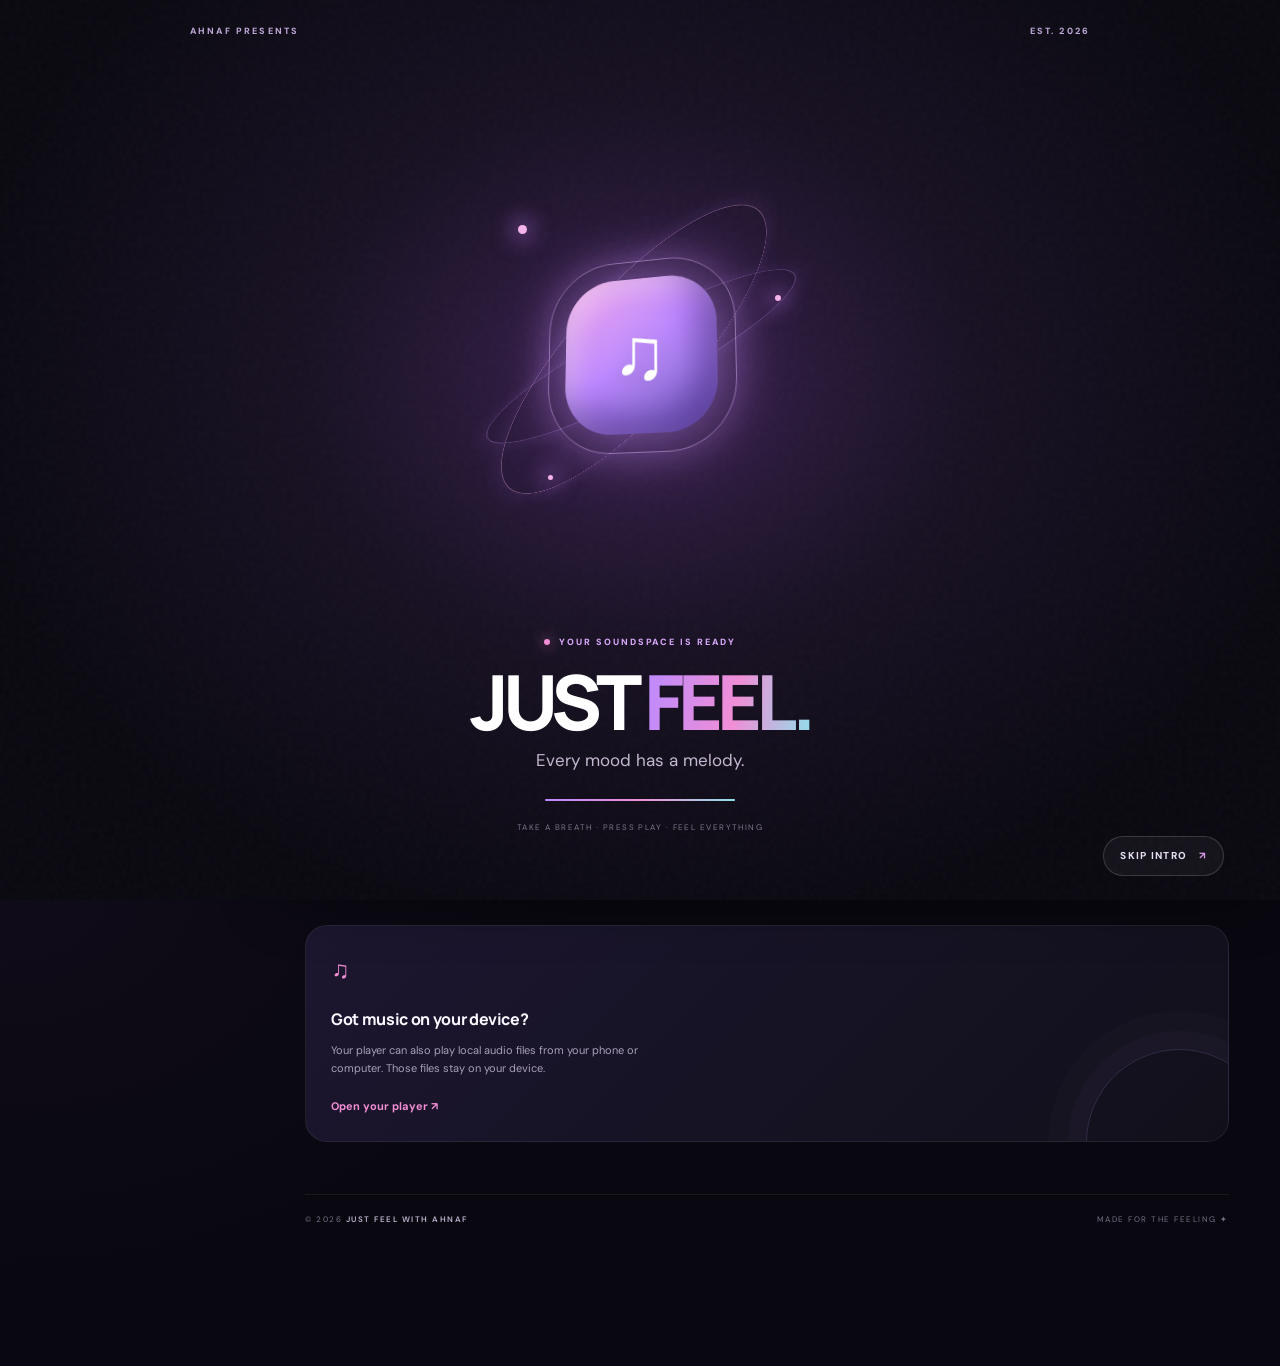
==== commit 0f88dd17: "Add files via upload" ====
--- a/explore.html
+++ b/explore.html
@@ -14,9 +14,27 @@
   <link rel="stylesheet" href="style.css">
 </head>
 <body data-page="explore">
+  <div class="welcome-intro" id="welcome-intro" aria-label="Welcome to Just Feel" role="dialog" aria-modal="true">
+    <div class="intro-grain" aria-hidden="true"></div>
+    <div class="intro-topline"><span>AHNAF PRESENTS</span><span>EST. 2026</span></div>
+    <div class="intro-stage">
+      <div class="intro-orbit orbit-a"></div><div class="intro-orbit orbit-b"></div>
+      <div class="intro-core"><div class="intro-core-glow"></div><span>♫</span></div>
+      <div class="intro-particle particle-a"></div><div class="intro-particle particle-b"></div><div class="intro-particle particle-c"></div>
+    </div>
+    <div class="intro-copy">
+      <p class="intro-kicker"><span></span> YOUR SOUNDSPACE IS READY</p>
+      <h1>JUST <span>FEEL.</span></h1>
+      <p class="intro-subtitle">Every mood has a melody.</p>
+      <div class="intro-progress"><i></i></div>
+      <small>TAKE A BREATH · PRESS PLAY · FEEL EVERYTHING</small>
+    </div>
+    <button class="intro-skip" id="intro-skip" type="button">SKIP INTRO <span>↗</span></button>
+  </div>
+
   <div class="app-shell">
     <aside class="sidebar" aria-label="Main navigation">
-      <a class="brand" href="index.html" aria-label="Just Feel home"><span class="brand-mark">♫</span><span class="brand-name">just feel<small>WITH AHNAF</small></span></a>
+      <a class="brand" href="index.html" aria-label="Just Feel home"><span class="brand-mark"><img src="logo.svg" alt="" width="43" height="43"></span><span class="brand-name">just feel<small>WITH AHNAF</small></span></a>
       <p class="side-label">YOUR SOUNDSPACE</p>
       <nav class="side-nav"><a class="nav-link " href="index.html" ><span class="nav-icon">⌂</span><span>Home</span></a><a class="nav-link active" href="explore.html" aria-current=page><span class="nav-icon">⌕</span><span>Explore music</span></a><a class="nav-link " href="player.html" ><span class="nav-icon">♫</span><span>Music player</span></a><a class="nav-link " href="playlists.html" ><span class="nav-icon">▤</span><span>Playlists</span></a><a class="nav-link " href="favorites.html" ><span class="nav-icon">♡</span><span>Favorites</span></a><a class="nav-link " href="lyrics.html" ><span class="nav-icon">≋</span><span>Lyrics & notes</span></a><a class="nav-link " href="profile.html" ><span class="nav-icon">◉</span><span>Creator profile</span></a><a class="nav-link " href="settings.html" ><span class="nav-icon">⚙</span><span>Settings</span></a></nav>
       <div class="sidebar-card"><div class="mini-wave" aria-hidden="true"><i style="height:8px"></i><i style="height:14px"></i><i style="height:20px"></i><i style="height:11px"></i><i style="height:17px"></i><i style="height:23px"></i><i style="height:13px"></i><i style="height:8px"></i><i style="height:18px"></i><i style="height:12px"></i><i style="height:21px"></i><i style="height:9px"></i><i style="height:16px"></i></div><strong>A little room to feel.</strong><p>Your mood. Your memories. Your music.</p><a class="text-link" href="explore.html">Find your next sound ↗</a></div>
--- a/style.css
+++ b/style.css
@@ -13,3 +13,38 @@
 @media(prefers-reduced-motion:reduce){*,*:before,*:after{animation-duration:.001ms!important;animation-iteration-count:1!important;scroll-behavior:auto!important;transition-duration:.001ms!important}}
 
 .compact .main{padding-top:0}.compact .hero-home{min-height:360px;padding-top:20px}.compact .section{margin-top:30px}.compact .page-content{padding-top:18px}.compact .panel{padding:17px}.track-cover img{display:block;width:100%;height:100%;object-fit:cover}.player-dock .dock-cover img{display:block;width:100%;height:100%;object-fit:cover}
+
+
+/* ===== 3D welcome experience ===== */
+.welcome-intro{position:fixed;inset:0;z-index:99999;display:grid;grid-template-rows:auto 1fr auto;align-items:center;justify-items:center;overflow:hidden;padding:clamp(22px,5vw,56px);padding-top:max(24px,env(safe-area-inset-top));padding-bottom:max(24px,env(safe-area-inset-bottom));background:radial-gradient(ellipse at 50% 42%,#39204f 0%,#171022 37%,#090810 76%);color:#fff;opacity:1;visibility:visible;transition:opacity .85s ease,visibility .85s ease}
+.welcome-intro.is-leaving{opacity:0;visibility:hidden;pointer-events:none}
+.intro-grain{position:absolute;inset:0;opacity:.12;pointer-events:none;background-image:url("data:image/svg+xml,%3Csvg viewBox='0 0 180 180' xmlns='http://www.w3.org/2000/svg'%3E%3Cfilter id='n'%3E%3CfeTurbulence type='fractalNoise' baseFrequency='.9' numOctaves='3' stitchTiles='stitch'/%3E%3C/filter%3E%3Crect width='100%25' height='100%25' filter='url(%23n)' opacity='.25'/%3E%3C/svg%3E")}
+.intro-topline{position:relative;z-index:2;width:min(100%,900px);display:flex;justify-content:space-between;color:#bda7d6;font-size:9px;letter-spacing:.24em;font-weight:800}
+.intro-stage{position:relative;width:min(72vw,340px);aspect-ratio:1;display:grid;place-items:center;perspective:900px;align-self:center}
+.intro-core{position:relative;width:43%;aspect-ratio:1;border-radius:32%;display:grid;place-items:center;background:linear-gradient(145deg,#f2a2e7 0%,#b57aff 48%,#6752c9 100%);box-shadow:inset -18px -20px 35px #40236c88,inset 12px 12px 28px #ffffff55,0 0 65px #c17bff88;transform:rotateX(13deg) rotateY(-18deg);animation:core-float 3.8s ease-in-out infinite,core-turn 9s ease-in-out infinite alternate}
+.intro-core:before{content:"";position:absolute;inset:-12%;border:1px solid #e8baff77;border-radius:35%;transform:translateZ(-30px);box-shadow:0 0 40px #c77bff33}
+.intro-core span{font-size:clamp(42px,12vw,76px);color:#fff;text-shadow:0 4px 20px #5c287b77}
+.intro-core-glow{position:absolute;inset:12%;border-radius:50%;background:#fff;filter:blur(38px);opacity:.2}
+.intro-orbit{position:absolute;width:94%;height:38%;border:1px solid #d5a1ff55;border-radius:50%;box-shadow:0 0 24px #bd7bff22;transform-style:preserve-3d}
+.orbit-a{transform:rotate(-28deg) rotateX(62deg);animation:orbit-spin 8s linear infinite}
+.orbit-b{width:78%;height:100%;transform:rotate(42deg) rotateY(66deg);border-color:#f1a9df55;animation:orbit-spin 12s linear infinite reverse}
+.intro-particle{position:absolute;width:9px;height:9px;border-radius:50%;background:#f5b4e9;box-shadow:0 0 22px 5px #c77bff99}
+.particle-a{top:15%;left:17%;animation:particle-drift 4s ease-in-out infinite}.particle-b{right:12%;top:34%;width:6px;height:6px;animation:particle-drift 5s ease-in-out infinite reverse}.particle-c{bottom:16%;left:25%;width:5px;height:5px;animation:particle-drift 3.5s ease-in-out infinite}
+.intro-copy{position:relative;z-index:2;text-align:center;align-self:start;margin-top:-2vh}
+.intro-kicker{display:flex;align-items:center;justify-content:center;gap:9px;color:#d8a8fa;font-size:9px;font-weight:800;letter-spacing:.22em}
+.intro-kicker span{width:6px;height:6px;border-radius:50%;background:#f28ed4;box-shadow:0 0 14px #f28ed4}
+.intro-copy h1{font-size:clamp(42px,12vw,76px);line-height:.95;letter-spacing:-.075em;margin:16px 0 10px;font-weight:900}
+.intro-copy h1 span{background:linear-gradient(100deg,#b98aff,#f08ed6 55%,#91dfea);-webkit-background-clip:text;background-clip:text;color:transparent}
+.intro-subtitle{color:#c4b8d1;font-size:clamp(13px,3.7vw,17px);margin:0 0 24px}
+.intro-progress{width:min(190px,52vw);height:2px;background:#ffffff20;margin:0 auto 13px;overflow:hidden;border-radius:8px}
+.intro-progress i{display:block;width:100%;height:100%;background:linear-gradient(90deg,#b98aff,#f08ed6,#91dfea);transform:scaleX(0);transform-origin:left;animation:intro-load 4.2s cubic-bezier(.2,.7,.2,1) forwards}
+.intro-copy small{font-size:8px;letter-spacing:.18em;color:#81768e}
+.intro-skip{position:relative;z-index:3;justify-self:end;align-self:end;border:1px solid #ffffff28;border-radius:99px;background:#ffffff0b;color:#e8dff1;padding:11px 16px;font-size:10px;font-weight:800;letter-spacing:.13em}
+.intro-skip span{color:#d99be9;margin-left:8px}
+@keyframes intro-load{to{transform:scaleX(1)}}@keyframes core-float{0%,100%{translate:0 0}50%{translate:0 -13px}}@keyframes core-turn{from{transform:rotateX(13deg) rotateY(-18deg)}to{transform:rotateX(-8deg) rotateY(18deg)}}@keyframes orbit-spin{to{rotate:360deg}}@keyframes particle-drift{0%,100%{translate:0 0;opacity:.55}50%{translate:9px -16px;opacity:1}}
+@media(min-width:700px){.intro-stage{width:min(34vw,370px)}.intro-copy{margin-top:-4vh}}
+@media(prefers-reduced-motion:reduce){.welcome-intro *{animation-duration:.01ms!important;animation-iteration-count:1!important;transition-duration:.01ms!important}}
+
+/* Custom Just Feel with Ahnaf brand mark */
+.brand-mark{overflow:hidden;padding:0!important;background:transparent!important;border-radius:15px!important;box-shadow:0 0 22px #bb78ff35}
+.brand-mark img{display:block;width:100%;height:100%;object-fit:cover;border-radius:inherit}
